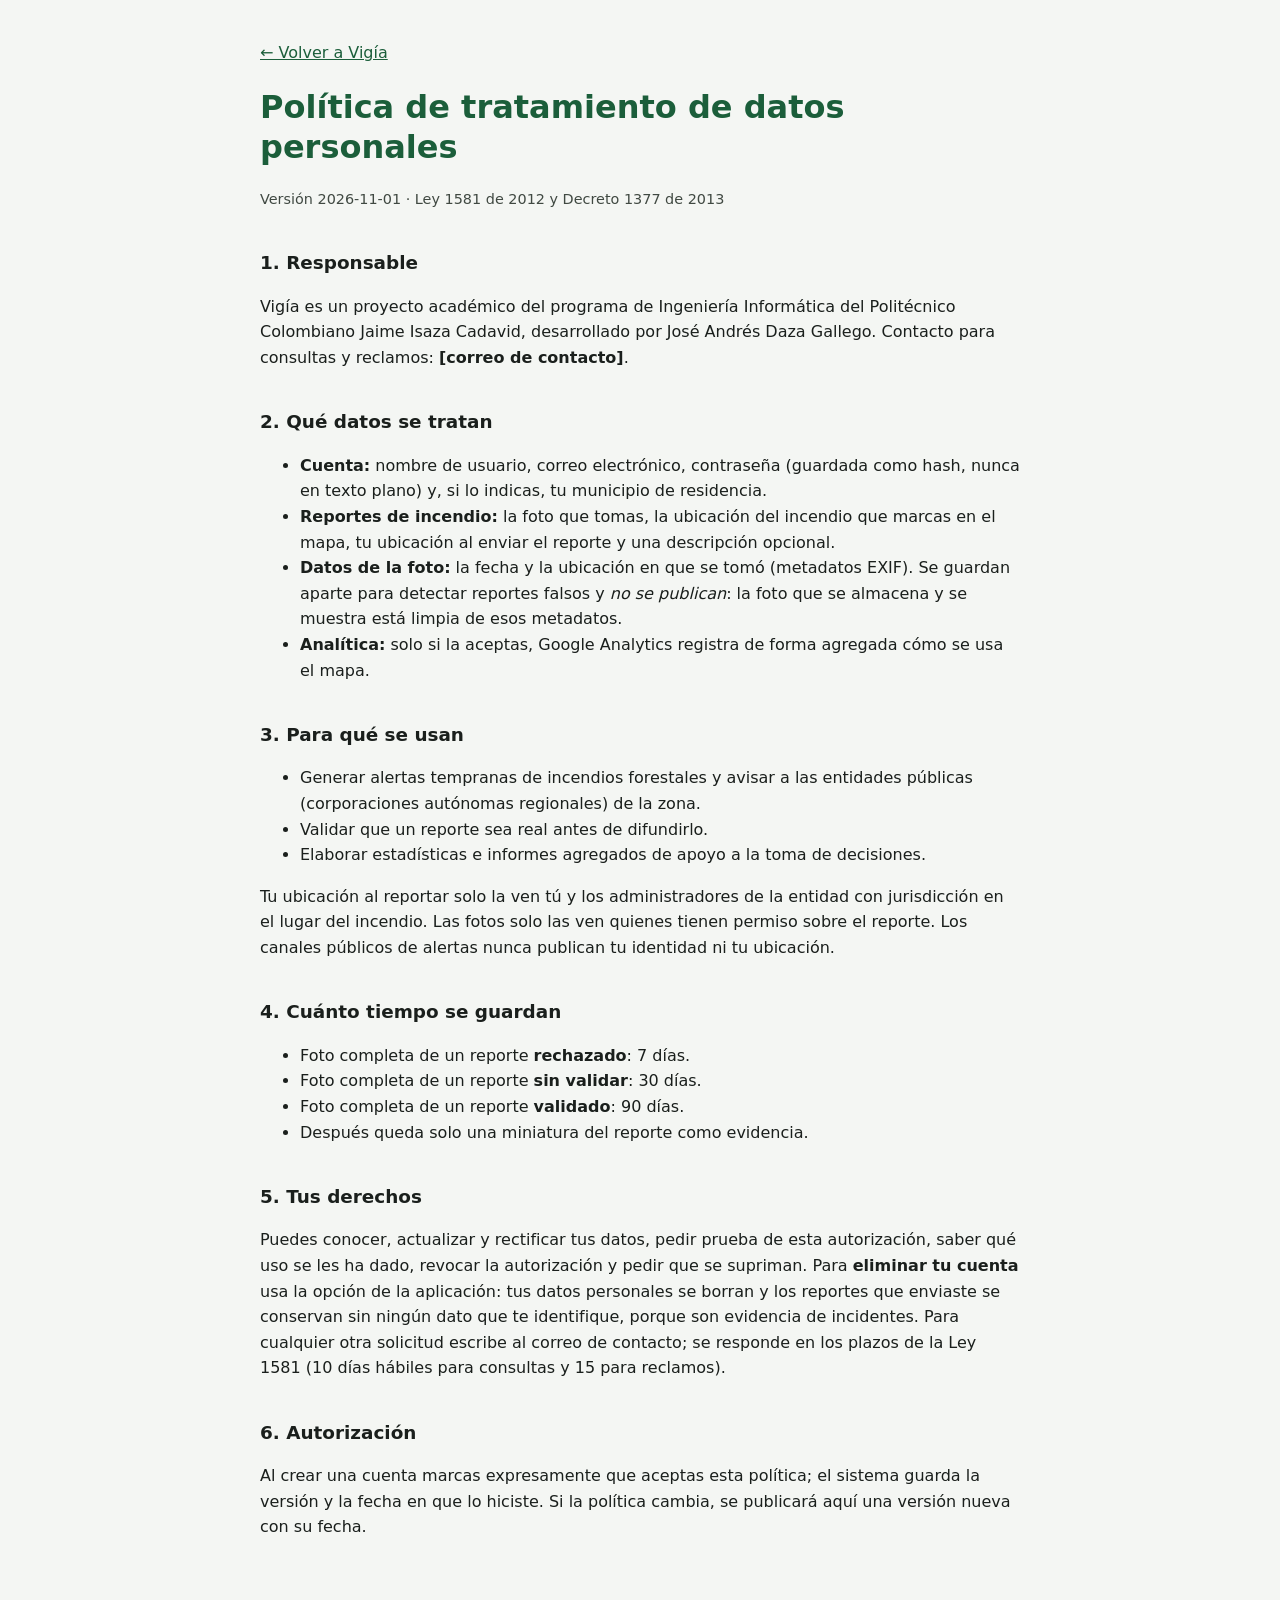
==== app/web/privacidad.html @ 1db050db "fix(seguridad): S1 parte 2 — fotos privadas sin EXIF, Ley 1581, CSP completa, Django 5.2 y backend s" ====
<!DOCTYPE html>
<html lang="es">
<head>
  <meta charset="UTF-8">
  <meta name="viewport" content="width=device-width, initial-scale=1">
  <title>Vigía · Política de tratamiento de datos</title>
  <link rel="stylesheet" href="privacidad.css">
</head>
<body>
<main>
  <p><a href="./">← Volver a Vigía</a></p>
  <h1>Política de tratamiento de datos personales</h1>
  <p class="version">Versión 2026-11-01 · Ley 1581 de 2012 y Decreto 1377 de 2013</p>

  <h2>1. Responsable</h2>
  <p>Vigía es un proyecto académico del programa de Ingeniería Informática del Politécnico
  Colombiano Jaime Isaza Cadavid, desarrollado por José Andrés Daza Gallego. Contacto para
  consultas y reclamos: <strong>[correo de contacto]</strong>.</p>

  <h2>2. Qué datos se tratan</h2>
  <ul>
    <li><strong>Cuenta:</strong> nombre de usuario, correo electrónico, contraseña (guardada
      como hash, nunca en texto plano) y, si lo indicas, tu municipio de residencia.</li>
    <li><strong>Reportes de incendio:</strong> la foto que tomas, la ubicación del incendio que
      marcas en el mapa, tu ubicación al enviar el reporte y una descripción opcional.</li>
    <li><strong>Datos de la foto:</strong> la fecha y la ubicación en que se tomó (metadatos
      EXIF). Se guardan aparte para detectar reportes falsos y <em>no se publican</em>: la foto
      que se almacena y se muestra está limpia de esos metadatos.</li>
    <li><strong>Analítica:</strong> solo si la aceptas, Google Analytics registra de forma
      agregada cómo se usa el mapa.</li>
  </ul>

  <h2>3. Para qué se usan</h2>
  <ul>
    <li>Generar alertas tempranas de incendios forestales y avisar a las entidades públicas
      (corporaciones autónomas regionales) de la zona.</li>
    <li>Validar que un reporte sea real antes de difundirlo.</li>
    <li>Elaborar estadísticas e informes agregados de apoyo a la toma de decisiones.</li>
  </ul>
  <p>Tu ubicación al reportar solo la ven tú y los administradores de la entidad con
  jurisdicción en el lugar del incendio. Las fotos solo las ven quienes tienen permiso sobre el
  reporte. Los canales públicos de alertas nunca publican tu identidad ni tu ubicación.</p>

  <h2>4. Cuánto tiempo se guardan</h2>
  <ul>
    <li>Foto completa de un reporte <strong>rechazado</strong>: 7 días.</li>
    <li>Foto completa de un reporte <strong>sin validar</strong>: 30 días.</li>
    <li>Foto completa de un reporte <strong>validado</strong>: 90 días.</li>
    <li>Después queda solo una miniatura del reporte como evidencia.</li>
  </ul>

  <h2>5. Tus derechos</h2>
  <p>Puedes conocer, actualizar y rectificar tus datos, pedir prueba de esta autorización,
  saber qué uso se les ha dado, revocar la autorización y pedir que se supriman. Para
  <strong>eliminar tu cuenta</strong> usa la opción de la aplicación: tus datos personales se
  borran y los reportes que enviaste se conservan sin ningún dato que te identifique, porque
  son evidencia de incidentes. Para cualquier otra solicitud escribe al correo de contacto; se
  responde en los plazos de la Ley 1581 (10 días hábiles para consultas y 15 para reclamos).</p>

  <h2>6. Autorización</h2>
  <p>Al crear una cuenta marcas expresamente que aceptas esta política; el sistema guarda la
  versión y la fecha en que lo hiciste. Si la política cambia, se publicará
  aquí una versión nueva con su fecha.</p>
</main>
</body>
</html>
---- app/web/privacidad.css ----
body { margin: 0; background: #F4F6F3; color: #1A1F1C; font: 16px/1.6 system-ui, sans-serif; }
main { max-width: 760px; margin: 0 auto; padding: 24px 16px 48px; }
h1 { color: #1B5E3A; line-height: 1.25; }
h2 { margin-top: 2em; font-size: 1.15rem; }
a { color: #1B5E3A; }
.version { color: #404942; font-size: .9rem; }
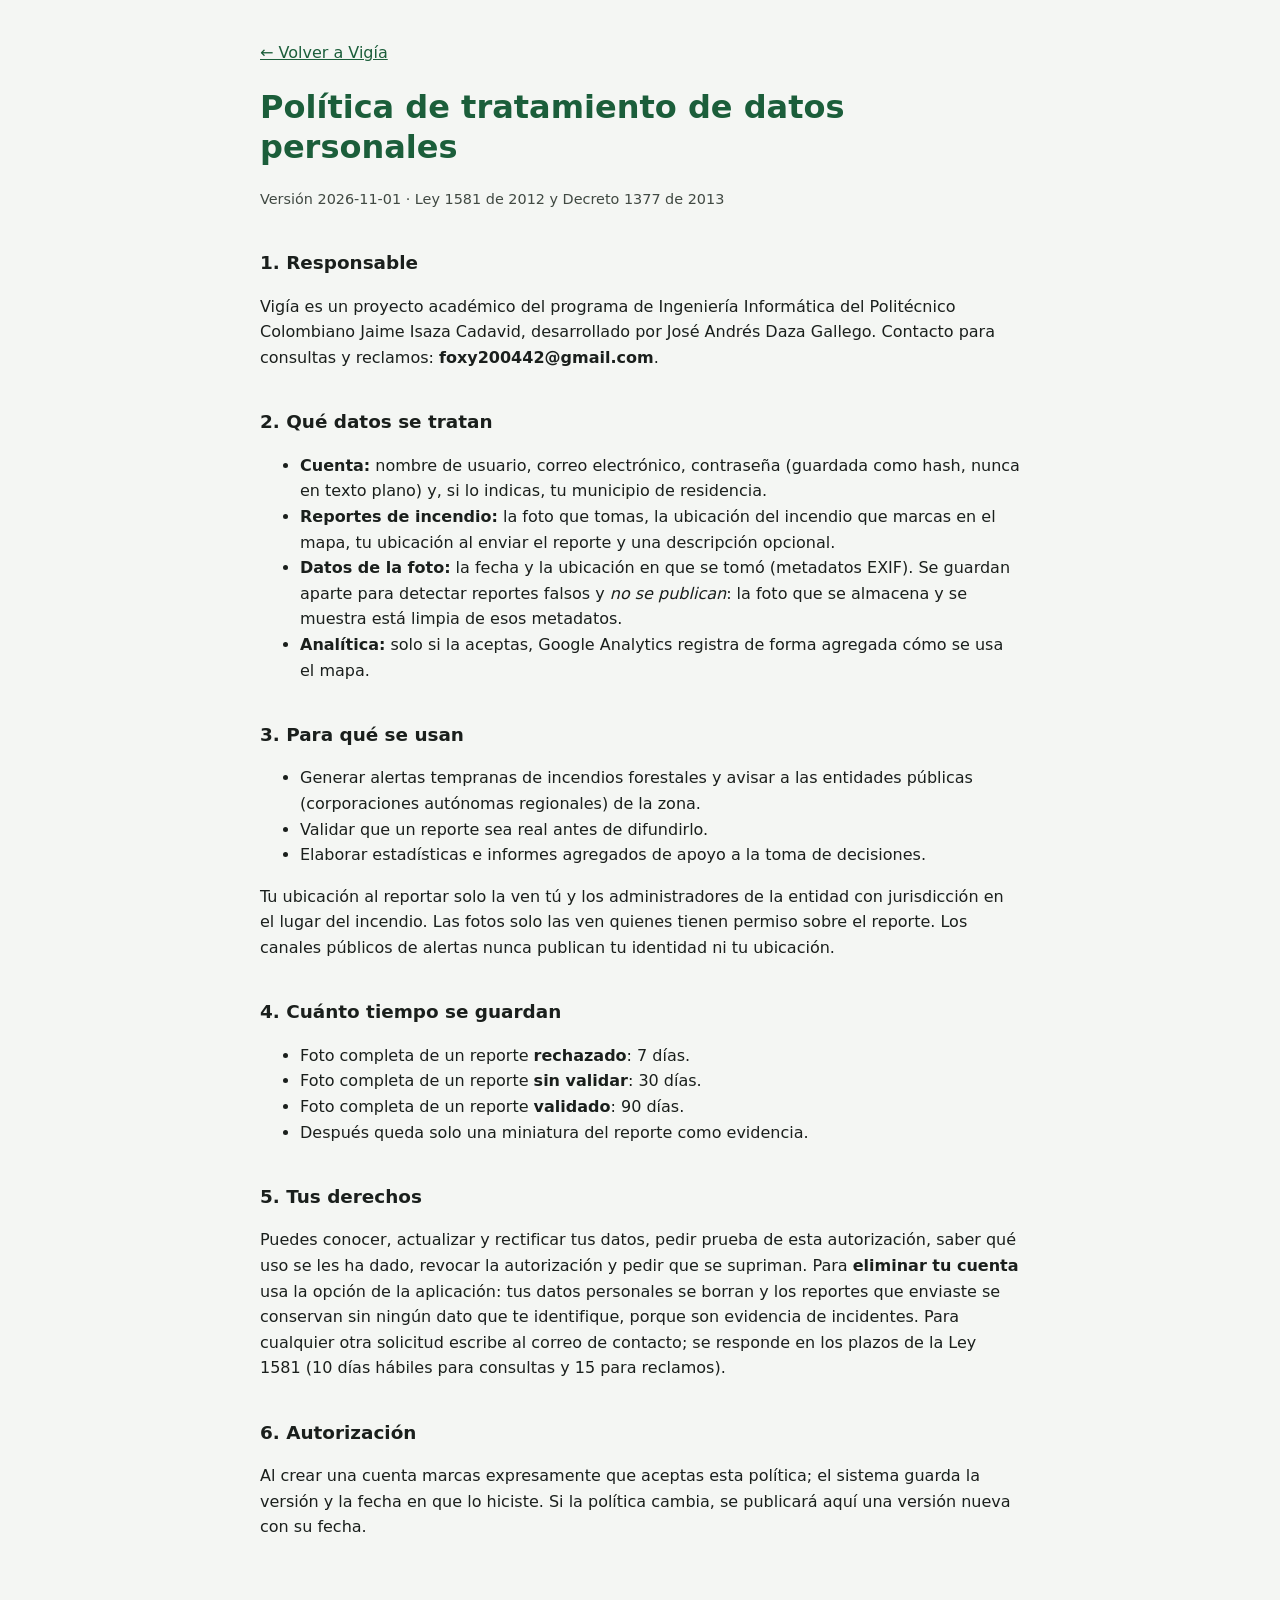
==== commit 9af7818f: "feat(android): app lista para Play Store (prueba interna) - applicationId/namespace com.vigia.foxyyt" ====
--- a/app/web/privacidad.html
+++ b/app/web/privacidad.html
@@ -15,7 +15,7 @@
   <h2>1. Responsable</h2>
   <p>Vigía es un proyecto académico del programa de Ingeniería Informática del Politécnico
   Colombiano Jaime Isaza Cadavid, desarrollado por José Andrés Daza Gallego. Contacto para
-  consultas y reclamos: <strong>[correo de contacto]</strong>.</p>
+  consultas y reclamos: <strong>foxy200442@gmail.com</strong>.</p>
 
   <h2>2. Qué datos se tratan</h2>
   <ul>
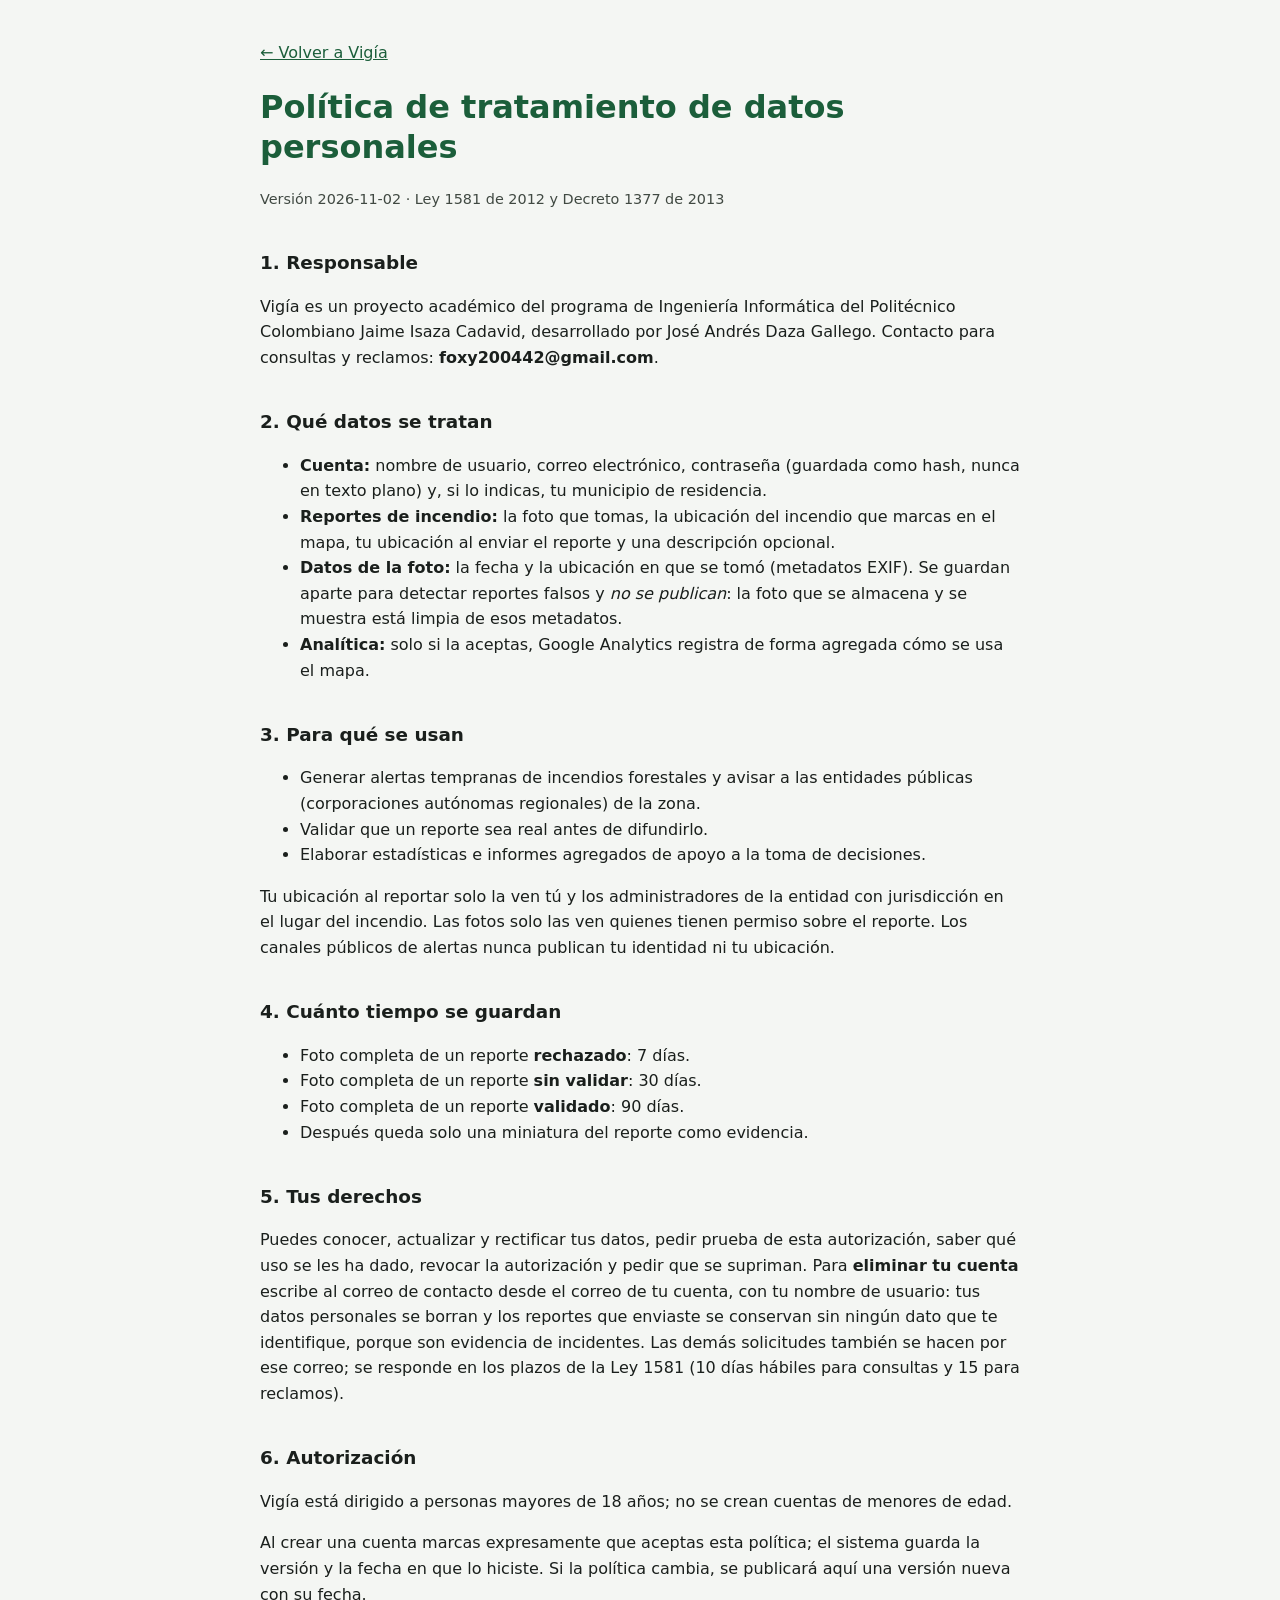
==== commit 14d1e917: "fix(privacidad): eliminación de cuenta por correo y servicio para mayores de 18" ====
--- a/app/web/privacidad.html
+++ b/app/web/privacidad.html
@@ -10,7 +10,7 @@
 <main>
   <p><a href="./">← Volver a Vigía</a></p>
   <h1>Política de tratamiento de datos personales</h1>
-  <p class="version">Versión 2026-11-01 · Ley 1581 de 2012 y Decreto 1377 de 2013</p>
+  <p class="version">Versión 2026-11-02 · Ley 1581 de 2012 y Decreto 1377 de 2013</p>
 
   <h2>1. Responsable</h2>
   <p>Vigía es un proyecto académico del programa de Ingeniería Informática del Politécnico
@@ -52,12 +52,14 @@
   <h2>5. Tus derechos</h2>
   <p>Puedes conocer, actualizar y rectificar tus datos, pedir prueba de esta autorización,
   saber qué uso se les ha dado, revocar la autorización y pedir que se supriman. Para
-  <strong>eliminar tu cuenta</strong> usa la opción de la aplicación: tus datos personales se
-  borran y los reportes que enviaste se conservan sin ningún dato que te identifique, porque
-  son evidencia de incidentes. Para cualquier otra solicitud escribe al correo de contacto; se
-  responde en los plazos de la Ley 1581 (10 días hábiles para consultas y 15 para reclamos).</p>
+  <strong>eliminar tu cuenta</strong> escribe al correo de contacto desde el correo de tu cuenta,
+  con tu nombre de usuario: tus datos personales se borran y los reportes que enviaste se
+  conservan sin ningún dato que te identifique, porque son evidencia de incidentes. Las demás
+  solicitudes también se hacen por ese correo; se responde en los plazos de la Ley 1581 (10 días hábiles para consultas y 15 para reclamos).</p>
 
   <h2>6. Autorización</h2>
+  <p>Vigía está dirigido a personas mayores de 18 años; no se crean cuentas de menores de
+  edad.</p>
   <p>Al crear una cuenta marcas expresamente que aceptas esta política; el sistema guarda la
   versión y la fecha en que lo hiciste. Si la política cambia, se publicará
   aquí una versión nueva con su fecha.</p>
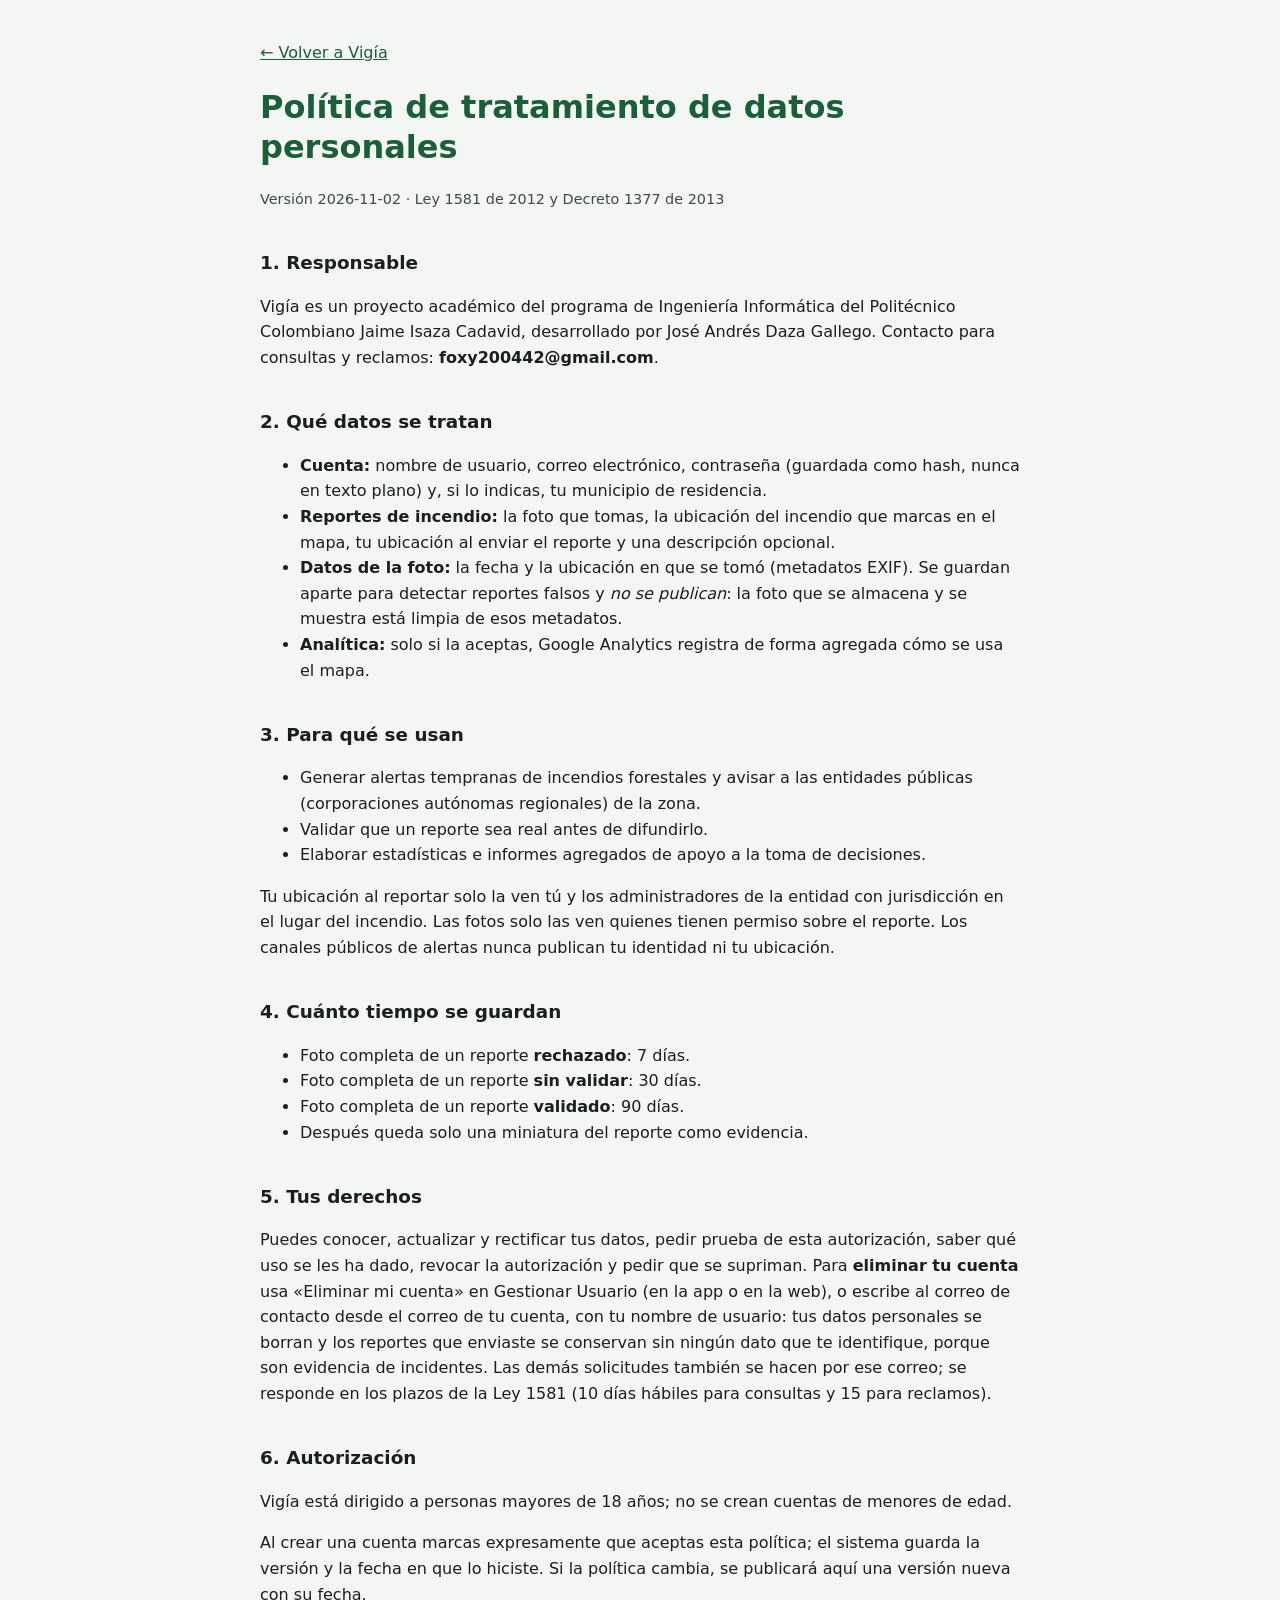
==== commit c9b9542f: "feat: registro desde la app y eliminación de cuenta (bloque E) - RegistroScreen (/registro) con muni" ====
--- a/app/web/privacidad.html
+++ b/app/web/privacidad.html
@@ -52,9 +52,10 @@
   <h2>5. Tus derechos</h2>
   <p>Puedes conocer, actualizar y rectificar tus datos, pedir prueba de esta autorización,
   saber qué uso se les ha dado, revocar la autorización y pedir que se supriman. Para
-  <strong>eliminar tu cuenta</strong> escribe al correo de contacto desde el correo de tu cuenta,
-  con tu nombre de usuario: tus datos personales se borran y los reportes que enviaste se
-  conservan sin ningún dato que te identifique, porque son evidencia de incidentes. Las demás
+  <strong>eliminar tu cuenta</strong> usa «Eliminar mi cuenta» en Gestionar Usuario (en la app o en
+  la web), o escribe al correo de contacto desde el correo de tu cuenta, con tu nombre de usuario:
+  tus datos personales se borran y los reportes que enviaste se conservan sin ningún dato que te
+  identifique, porque son evidencia de incidentes. Las demás
   solicitudes también se hacen por ese correo; se responde en los plazos de la Ley 1581 (10 días hábiles para consultas y 15 para reclamos).</p>
 
   <h2>6. Autorización</h2>
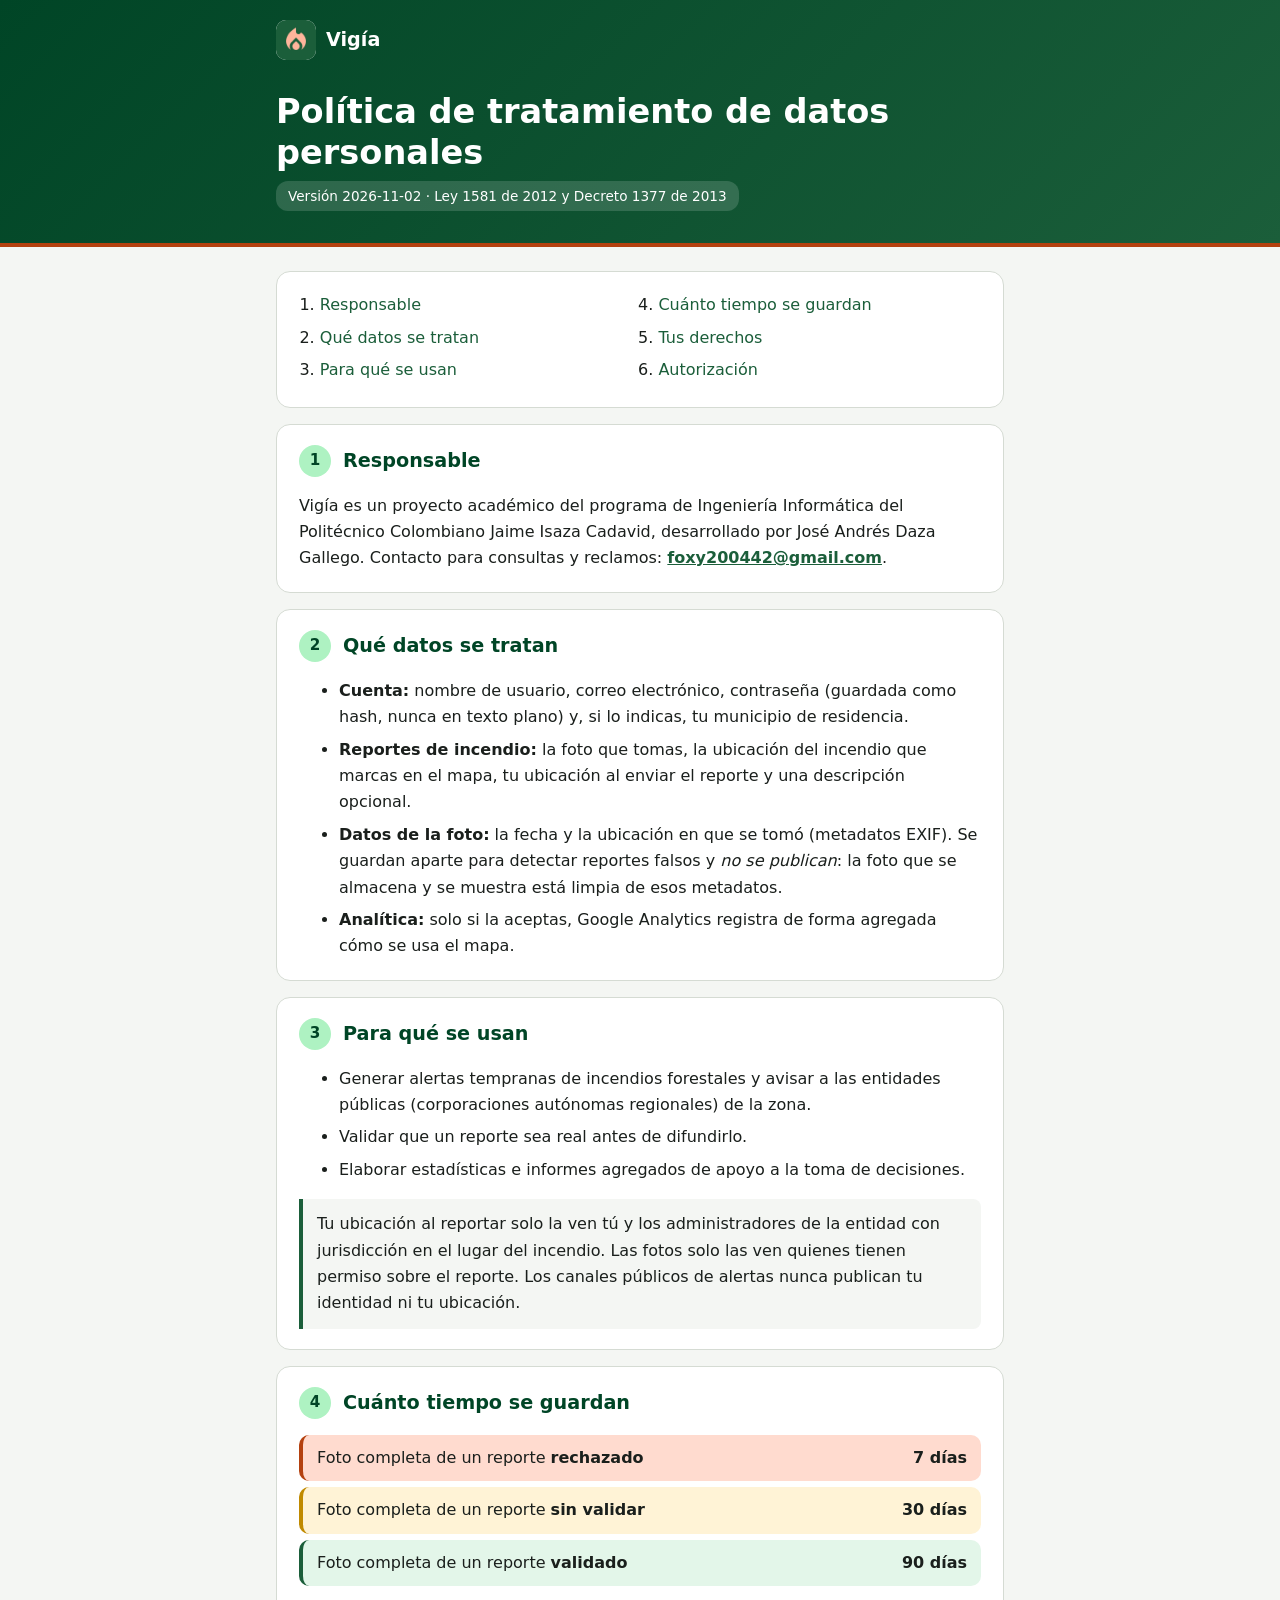
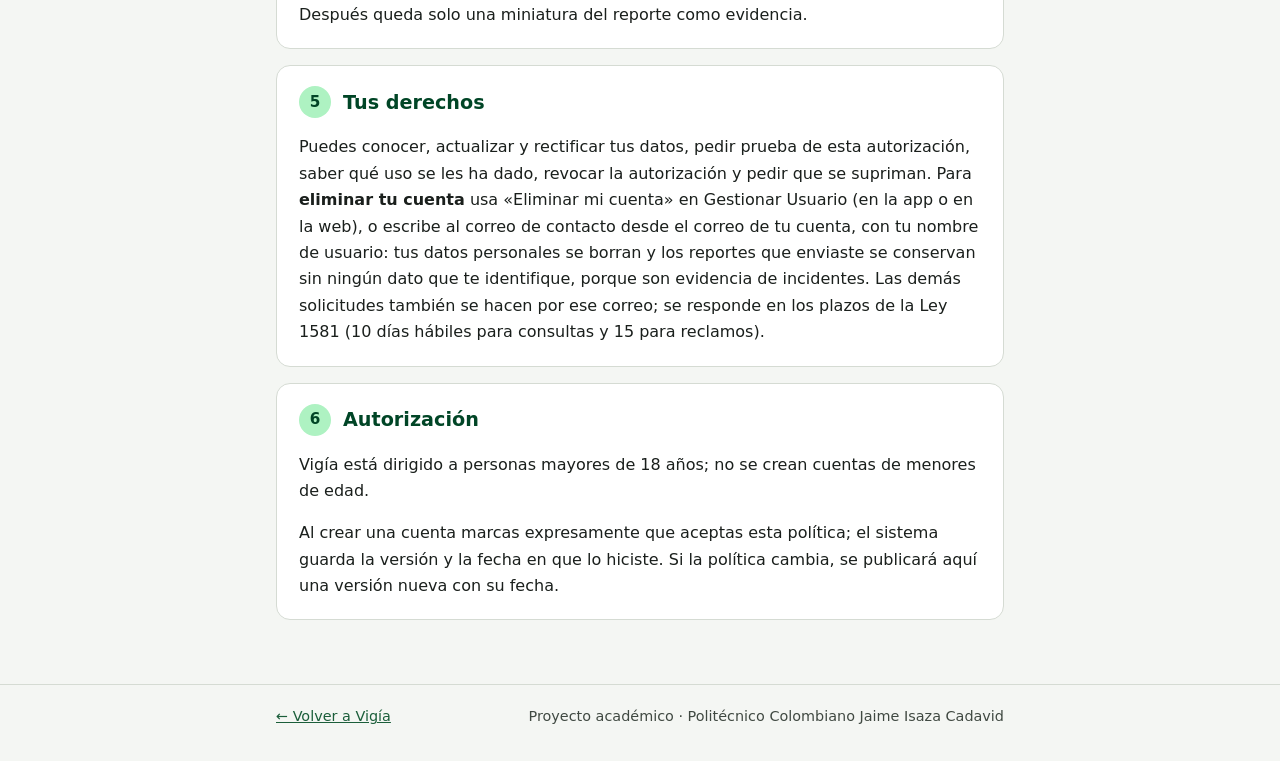
==== commit ea520faa: "ui(web): rediseño de la página de privacidad Cabecera con la marca y la paleta de la app, índice con" ====
--- a/app/web/privacidad.html
+++ b/app/web/privacidad.html
@@ -3,67 +3,106 @@
 <head>
   <meta charset="UTF-8">
   <meta name="viewport" content="width=device-width, initial-scale=1">
+  <meta name="theme-color" content="#1B5E3A">
   <title>Vigía · Política de tratamiento de datos</title>
+  <link rel="icon" type="image/png" href="favicon.png">
   <link rel="stylesheet" href="privacidad.css">
 </head>
 <body>
-<main>
-  <p><a href="./">← Volver a Vigía</a></p>
-  <h1>Política de tratamiento de datos personales</h1>
-  <p class="version">Versión 2026-11-02 · Ley 1581 de 2012 y Decreto 1377 de 2013</p>
+<header class="cabecera">
+  <div class="contenedor">
+    <a class="marca" href="./">
+      <img src="icons/Icon-192.png" alt="" width="40" height="40">
+      <span>Vigía</span>
+    </a>
+    <h1>Política de tratamiento de datos personales</h1>
+    <p class="version">Versión 2026-11-02 · Ley 1581 de 2012 y Decreto 1377 de 2013</p>
+  </div>
+</header>
 
-  <h2>1. Responsable</h2>
-  <p>Vigía es un proyecto académico del programa de Ingeniería Informática del Politécnico
-  Colombiano Jaime Isaza Cadavid, desarrollado por José Andrés Daza Gallego. Contacto para
-  consultas y reclamos: <strong>foxy200442@gmail.com</strong>.</p>
+<main class="contenedor">
+  <nav class="indice" aria-label="Contenido">
+    <ol>
+      <li><a href="#responsable">Responsable</a></li>
+      <li><a href="#datos">Qué datos se tratan</a></li>
+      <li><a href="#usos">Para qué se usan</a></li>
+      <li><a href="#retencion">Cuánto tiempo se guardan</a></li>
+      <li><a href="#derechos">Tus derechos</a></li>
+      <li><a href="#autorizacion">Autorización</a></li>
+    </ol>
+  </nav>
 
-  <h2>2. Qué datos se tratan</h2>
-  <ul>
-    <li><strong>Cuenta:</strong> nombre de usuario, correo electrónico, contraseña (guardada
-      como hash, nunca en texto plano) y, si lo indicas, tu municipio de residencia.</li>
-    <li><strong>Reportes de incendio:</strong> la foto que tomas, la ubicación del incendio que
-      marcas en el mapa, tu ubicación al enviar el reporte y una descripción opcional.</li>
-    <li><strong>Datos de la foto:</strong> la fecha y la ubicación en que se tomó (metadatos
-      EXIF). Se guardan aparte para detectar reportes falsos y <em>no se publican</em>: la foto
-      que se almacena y se muestra está limpia de esos metadatos.</li>
-    <li><strong>Analítica:</strong> solo si la aceptas, Google Analytics registra de forma
-      agregada cómo se usa el mapa.</li>
-  </ul>
+  <section id="responsable">
+    <h2><span class="num">1</span>Responsable</h2>
+    <p>Vigía es un proyecto académico del programa de Ingeniería Informática del Politécnico
+    Colombiano Jaime Isaza Cadavid, desarrollado por José Andrés Daza Gallego. Contacto para
+    consultas y reclamos: <a href="mailto:foxy200442@gmail.com"><strong>foxy200442@gmail.com</strong></a>.</p>
+  </section>
 
-  <h2>3. Para qué se usan</h2>
-  <ul>
-    <li>Generar alertas tempranas de incendios forestales y avisar a las entidades públicas
-      (corporaciones autónomas regionales) de la zona.</li>
-    <li>Validar que un reporte sea real antes de difundirlo.</li>
-    <li>Elaborar estadísticas e informes agregados de apoyo a la toma de decisiones.</li>
-  </ul>
-  <p>Tu ubicación al reportar solo la ven tú y los administradores de la entidad con
-  jurisdicción en el lugar del incendio. Las fotos solo las ven quienes tienen permiso sobre el
-  reporte. Los canales públicos de alertas nunca publican tu identidad ni tu ubicación.</p>
+  <section id="datos">
+    <h2><span class="num">2</span>Qué datos se tratan</h2>
+    <ul>
+      <li><strong>Cuenta:</strong> nombre de usuario, correo electrónico, contraseña (guardada
+        como hash, nunca en texto plano) y, si lo indicas, tu municipio de residencia.</li>
+      <li><strong>Reportes de incendio:</strong> la foto que tomas, la ubicación del incendio que
+        marcas en el mapa, tu ubicación al enviar el reporte y una descripción opcional.</li>
+      <li><strong>Datos de la foto:</strong> la fecha y la ubicación en que se tomó (metadatos
+        EXIF). Se guardan aparte para detectar reportes falsos y <em>no se publican</em>: la foto
+        que se almacena y se muestra está limpia de esos metadatos.</li>
+      <li><strong>Analítica:</strong> solo si la aceptas, Google Analytics registra de forma
+        agregada cómo se usa el mapa.</li>
+    </ul>
+  </section>
 
-  <h2>4. Cuánto tiempo se guardan</h2>
-  <ul>
-    <li>Foto completa de un reporte <strong>rechazado</strong>: 7 días.</li>
-    <li>Foto completa de un reporte <strong>sin validar</strong>: 30 días.</li>
-    <li>Foto completa de un reporte <strong>validado</strong>: 90 días.</li>
-    <li>Después queda solo una miniatura del reporte como evidencia.</li>
-  </ul>
+  <section id="usos">
+    <h2><span class="num">3</span>Para qué se usan</h2>
+    <ul>
+      <li>Generar alertas tempranas de incendios forestales y avisar a las entidades públicas
+        (corporaciones autónomas regionales) de la zona.</li>
+      <li>Validar que un reporte sea real antes de difundirlo.</li>
+      <li>Elaborar estadísticas e informes agregados de apoyo a la toma de decisiones.</li>
+    </ul>
+    <p class="nota">Tu ubicación al reportar solo la ven tú y los administradores de la entidad con
+    jurisdicción en el lugar del incendio. Las fotos solo las ven quienes tienen permiso sobre el
+    reporte. Los canales públicos de alertas nunca publican tu identidad ni tu ubicación.</p>
+  </section>
 
-  <h2>5. Tus derechos</h2>
-  <p>Puedes conocer, actualizar y rectificar tus datos, pedir prueba de esta autorización,
-  saber qué uso se les ha dado, revocar la autorización y pedir que se supriman. Para
-  <strong>eliminar tu cuenta</strong> usa «Eliminar mi cuenta» en Gestionar Usuario (en la app o en
-  la web), o escribe al correo de contacto desde el correo de tu cuenta, con tu nombre de usuario:
-  tus datos personales se borran y los reportes que enviaste se conservan sin ningún dato que te
-  identifique, porque son evidencia de incidentes. Las demás
-  solicitudes también se hacen por ese correo; se responde en los plazos de la Ley 1581 (10 días hábiles para consultas y 15 para reclamos).</p>
+  <section id="retencion">
+    <h2><span class="num">4</span>Cuánto tiempo se guardan</h2>
+    <ul class="plazos">
+      <li class="rechazado"><span>Foto completa de un reporte <strong>rechazado</strong></span><b>7 días</b></li>
+      <li class="pendiente"><span>Foto completa de un reporte <strong>sin validar</strong></span><b>30 días</b></li>
+      <li class="validado"><span>Foto completa de un reporte <strong>validado</strong></span><b>90 días</b></li>
+    </ul>
+    <p>Después queda solo una miniatura del reporte como evidencia.</p>
+  </section>
 
-  <h2>6. Autorización</h2>
-  <p>Vigía está dirigido a personas mayores de 18 años; no se crean cuentas de menores de
-  edad.</p>
-  <p>Al crear una cuenta marcas expresamente que aceptas esta política; el sistema guarda la
-  versión y la fecha en que lo hiciste. Si la política cambia, se publicará
-  aquí una versión nueva con su fecha.</p>
+  <section id="derechos">
+    <h2><span class="num">5</span>Tus derechos</h2>
+    <p>Puedes conocer, actualizar y rectificar tus datos, pedir prueba de esta autorización,
+    saber qué uso se les ha dado, revocar la autorización y pedir que se supriman. Para
+    <strong>eliminar tu cuenta</strong> usa «Eliminar mi cuenta» en Gestionar Usuario (en la app o en
+    la web), o escribe al correo de contacto desde el correo de tu cuenta, con tu nombre de usuario:
+    tus datos personales se borran y los reportes que enviaste se conservan sin ningún dato que te
+    identifique, porque son evidencia de incidentes. Las demás
+    solicitudes también se hacen por ese correo; se responde en los plazos de la Ley 1581 (10 días hábiles para consultas y 15 para reclamos).</p>
+  </section>
+
+  <section id="autorizacion">
+    <h2><span class="num">6</span>Autorización</h2>
+    <p>Vigía está dirigido a personas mayores de 18 años; no se crean cuentas de menores de
+    edad.</p>
+    <p>Al crear una cuenta marcas expresamente que aceptas esta política; el sistema guarda la
+    versión y la fecha en que lo hiciste. Si la política cambia, se publicará
+    aquí una versión nueva con su fecha.</p>
+  </section>
 </main>
+
+<footer class="pie">
+  <div class="contenedor">
+    <a href="./">← Volver a Vigía</a>
+    <span>Proyecto académico · Politécnico Colombiano Jaime Isaza Cadavid</span>
+  </div>
+</footer>
 </body>
 </html>
--- a/app/web/privacidad.css
+++ b/app/web/privacidad.css
@@ -1,6 +1,48 @@
-body { margin: 0; background: #F4F6F3; color: #1A1F1C; font: 16px/1.6 system-ui, sans-serif; }
-main { max-width: 760px; margin: 0 auto; padding: 24px 16px 48px; }
-h1 { color: #1B5E3A; line-height: 1.25; }
-h2 { margin-top: 2em; font-size: 1.15rem; }
-a { color: #1B5E3A; }
-.version { color: #404942; font-size: .9rem; }
+/* Paleta de app/lib/core/theme/vigia_theme.dart */
+:root {
+  --bosque: #1B5E3A; --bosque-oscuro: #004526; --bosque-claro: #AEF2C2;
+  --fuego: #B4410F; --fuego-claro: #FFDBCF;
+  --superficie: #F4F6F3; --borde: #D5DBD3;
+  --texto: #1A1F1C; --texto-sec: #404942;
+}
+* { box-sizing: border-box; }
+html { scroll-behavior: smooth; }
+body { margin: 0; background: var(--superficie); color: var(--texto); font: 16px/1.65 system-ui, -apple-system, "Segoe UI", Roboto, sans-serif; }
+a { color: var(--bosque); }
+a:focus-visible { outline: 3px solid var(--fuego); outline-offset: 2px; border-radius: 4px; }
+.contenedor { max-width: 760px; margin: 0 auto; padding: 0 16px; }
+
+.cabecera { background: linear-gradient(135deg, var(--bosque-oscuro), var(--bosque)); color: #fff; padding: 20px 0 32px; border-bottom: 4px solid var(--fuego); }
+.marca { display: inline-flex; align-items: center; gap: 10px; color: #fff; text-decoration: none; font-weight: 700; font-size: 1.2rem; }
+.marca img { border-radius: 10px; background: #fff; }
+.cabecera h1 { margin: 24px 0 8px; font-size: clamp(1.5rem, 4.5vw, 2.1rem); line-height: 1.2; }
+.version { display: inline-block; margin: 0; padding: 4px 12px; border-radius: 12px; background: rgba(255,255,255,.15); font-size: .85rem; }
+
+main.contenedor { padding-top: 24px; padding-bottom: 48px; }
+section, .indice { background: #fff; border: 1px solid var(--borde); border-radius: 14px; padding: 20px 22px; margin-bottom: 16px; scroll-margin-top: 16px; }
+.indice ol { margin: 0; padding-left: 1.3em; columns: 2 220px; }
+.indice a { text-decoration: none; }
+.indice a:hover { text-decoration: underline; }
+
+h2 { display: flex; align-items: center; gap: 12px; margin: 0 0 12px; font-size: 1.2rem; color: var(--bosque-oscuro); }
+.num { flex: none; display: grid; place-items: center; width: 32px; height: 32px; border-radius: 50%; background: var(--bosque-claro); color: var(--bosque-oscuro); font-size: .95rem; }
+section p:last-child, section ul:last-child { margin-bottom: 0; }
+li + li { margin-top: 6px; }
+.nota { background: var(--superficie); border-left: 4px solid var(--bosque); border-radius: 0 8px 8px 0; padding: 12px 14px; }
+
+.plazos { list-style: none; padding: 0; }
+.plazos li { display: flex; justify-content: space-between; align-items: center; gap: 12px; padding: 10px 14px; border-radius: 10px; border-left: 4px solid; }
+.plazos b { flex: none; }
+.plazos .rechazado { background: var(--fuego-claro); border-color: var(--fuego); }
+.plazos .pendiente { background: #FFF3D6; border-color: #C08A00; }
+.plazos .validado { background: #E3F6E9; border-color: var(--bosque); }
+
+.pie { border-top: 1px solid var(--borde); padding: 20px 0 32px; color: var(--texto-sec); font-size: .9rem; }
+.pie .contenedor { display: flex; flex-wrap: wrap; justify-content: space-between; gap: 8px 24px; }
+
+@media print {
+  .cabecera { background: none; color: var(--texto); border-bottom: 2px solid var(--texto); }
+  .marca { color: var(--texto); }
+  .indice, .pie { display: none; }
+  section { border: none; padding: 0; }
+}
